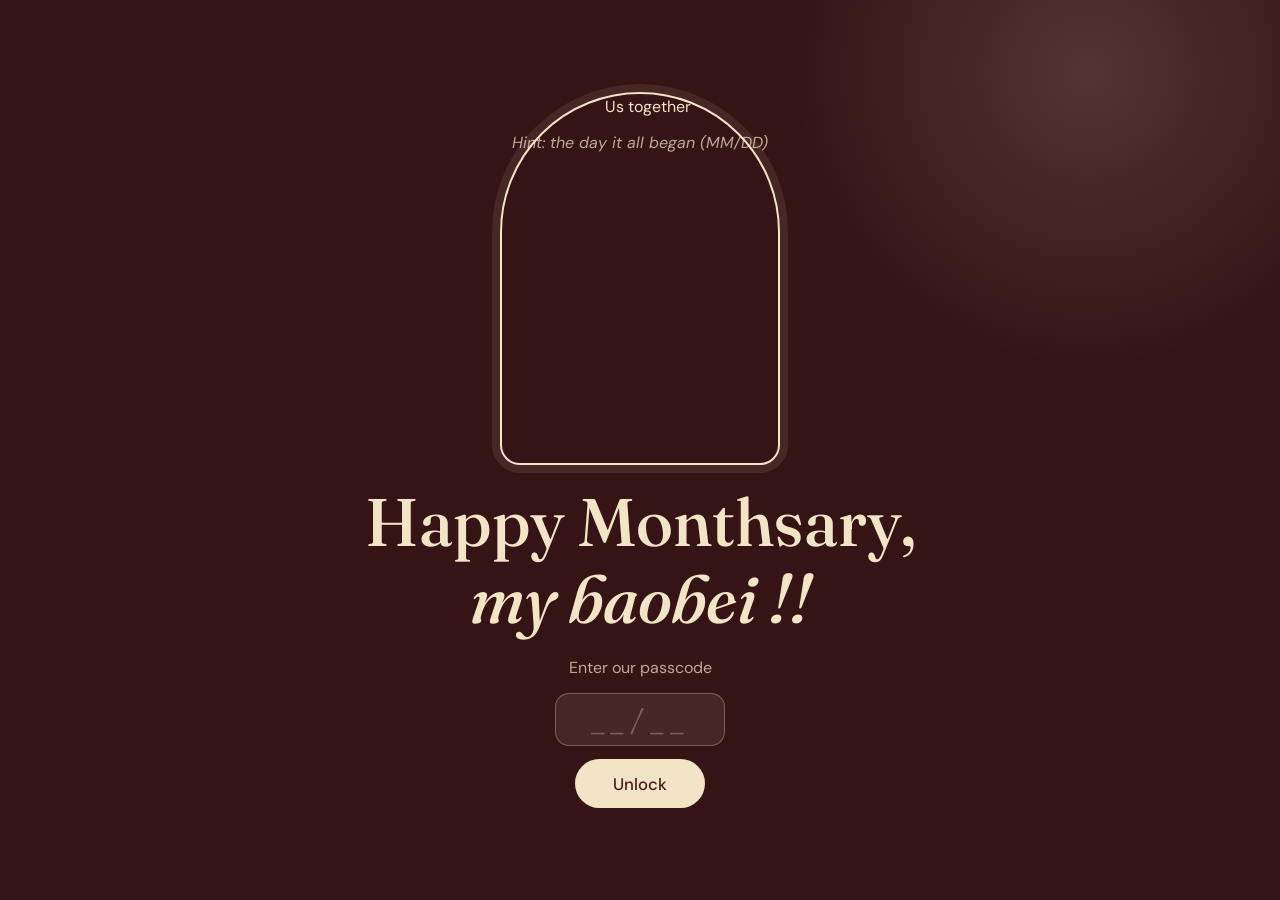
==== index.html @ 64e8ce2a "4th motmot" ====
<!DOCTYPE html>
<html lang="en">
<head>
<meta charset="UTF-8">
<meta name="viewport" content="width=device-width, initial-scale=1">
<title>Happy Monthsary, my baobei</title>
<link href="https://fonts.googleapis.com/css2?family=Fraunces:ital,opsz,wght@0,9..144,500;1,9..144,500&family=DM+Sans:wght@400;500&family=Caveat:wght@500&display=swap" rel="stylesheet">
<link rel="stylesheet" href="style.css">
</head>
<body data-page="cover" data-theme="night">

<section class="cover" id="cover">
  <img class="cover-photo" src="assets/us.jpg" alt="Us together">
  <h1>Happy Monthsary,<br><em>my baobei !!</em></h1>
  <p class="hint">Hint: the day it all began (MM/DD)</p>
  <form id="lock" autocomplete="off">
    <label for="code">Enter our passcode</label>
    <input id="code" inputmode="numeric" maxlength="5" placeholder="__/__" aria-label="Passcode">
    <button class="btn" type="submit">Unlock</button>
  </form>
  <div class="bloom" aria-hidden="true">🫶</div>
</section>

<div class="modal" id="wrong" hidden role="alertdialog" aria-labelledby="wrongT">
  <div class="box">
    <h3 id="wrongT">wrong password :((</h3>
    <p>try again, langga ko.</p>
    <button class="btn" id="wrongOk">Okay</button>
  </div>
</div>

<script>
const PASSCODE = '0609';   // 06/09 (change here if needed)
const code = document.getElementById('code'), wrong = document.getElementById('wrong');

// floating hearts in the background
for (let i = 0; i < 14; i++) {
  const s = document.createElement('span');
  s.className = 'heart-float'; s.textContent = '♥';
  s.style.left = Math.random() * 100 + '%';
  s.style.animationDuration = 9 + Math.random() * 10 + 's';
  s.style.animationDelay = -Math.random() * 12 + 's';
  s.style.fontSize = 0.8 + Math.random() * 1.4 + 'rem';
  document.getElementById('cover').append(s);
}

// auto-add the slash: 0609 -> 06/09
code.addEventListener('input', () => {
  const d = code.value.replace(/\D/g, '').slice(0, 4);
  code.value = d.length > 2 ? d.slice(0, 2) + '/' + d.slice(2) : d;
});

document.getElementById('lock').addEventListener('submit', e => {
  e.preventDefault();
  if (code.value.replace(/\D/g, '') === PASSCODE) {
    sessionStorage.setItem('unlocked', '1');
    localStorage.setItem('bgm_t', '0');
    // start the song right now (this click lets the browser allow sound)
    const a = new Audio('assets/song.mp3'); a.volume = .5; a.play().catch(() => {}); window._a = a;
    document.getElementById('cover').classList.add('opening');
    setTimeout(() => { localStorage.setItem('bgm_t', a.currentTime); location.href = 'together.html'; }, 1500);
  } else {
    wrong.hidden = false;
    code.classList.remove('shake'); void code.offsetWidth; code.classList.add('shake');
    code.value = '';
  }
});
document.getElementById('wrongOk').addEventListener('click', () => { wrong.hidden = true; code.focus(); });
</script>
<script src="shared.js"></script>
</body>
</html>
---- style.css ----
:root{
  --bg:#4b1b1e; --ink:#f2e5c5; --muted:rgba(242,229,197,.72); --soft:rgba(242,229,197,.09); --line:rgba(242,229,197,.3);
  --font-d:'Fraunces',serif; --font-b:'DM Sans',sans-serif; --font-h:'Caveat',cursive;
}
*{box-sizing:border-box;margin:0}
html{scroll-behavior:smooth}
body{background:var(--bg);color:var(--ink);font-family:var(--font-b);line-height:1.6;min-height:100vh;animation:pageIn .8s ease both;transition:opacity .6s}
body.leaving{opacity:0}
@keyframes pageIn{from{opacity:0}to{opacity:1}}
/* day / night lighting (follows Sydney time) */
body::before{content:"";position:fixed;inset:0;z-index:-1;pointer-events:none;transition:background 1.5s}
body[data-theme="night"]::before{background:radial-gradient(circle at 85% 8%,rgba(242,229,197,.16),transparent 22%),linear-gradient(rgba(0,0,0,.28),rgba(0,0,0,.28))}
body[data-theme="day"]::before{background:radial-gradient(circle at 85% 8%,rgba(255,196,110,.38),transparent 45%),linear-gradient(rgba(255,170,90,.06),transparent)}
h1,h2{font-family:var(--font-d);font-weight:500;line-height:1.15}
em{font-style:italic}
:focus-visible{outline:3px solid var(--ink);outline-offset:3px}
.btn{display:inline-block;background:var(--ink);color:var(--bg);border:0;padding:.85rem 2.4rem;font:500 1.05rem var(--font-b);border-radius:999px;cursor:pointer;text-decoration:none;transition:transform .2s}
.btn:hover{transform:translateY(-2px) scale(1.04)}

/* navbar */
.nav{position:sticky;top:0;z-index:10;display:flex;align-items:center;justify-content:space-between;gap:1rem;padding:.8rem 1.4rem;background:rgba(75,27,30,.88);backdrop-filter:blur(8px);border-bottom:1px solid var(--line)}
.nav .brand{font:italic 500 1.2rem var(--font-d)}
.nav .links{display:flex;gap:1.4rem;overflow-x:auto}
.nav a{color:var(--muted);text-decoration:none;white-space:nowrap;padding:.2rem 0;border-bottom:2px solid transparent}
.nav a:hover,.nav a.active{color:var(--ink);border-color:var(--ink)}
.mute{width:40px;height:40px;border-radius:50%;border:1px solid var(--line);background:transparent;color:var(--ink);font-size:1.05rem;cursor:pointer;flex:none}

main{max-width:980px;margin:0 auto;padding:3rem 1.2rem 4rem}
.page-title{font-size:clamp(2rem,6vw,3.2rem);text-align:center;margin-bottom:.4rem}
.page-sub{text-align:center;color:var(--muted);margin-bottom:2.4rem}
.divider{display:flex;align-items:center;gap:1rem;margin:3.2rem 0;color:var(--ink)}
.divider::before,.divider::after{content:"";flex:1;height:1px;background:var(--line)}
.next-wrap{text-align:center;margin-top:3.5rem}

/* cover */
.cover{min-height:100vh;min-height:100svh;display:flex;flex-direction:column;align-items:center;justify-content:center;gap:1.1rem;text-align:center;padding:2rem;overflow:hidden;position:relative}
.cover-photo{width:min(280px,66vw);aspect-ratio:3/4;object-fit:cover;border-radius:140px 140px 20px 20px;border:2px solid var(--ink);outline:8px solid var(--soft);animation:rise 1.2s .2s both}
.cover h1{font-size:clamp(2.2rem,8vw,4.2rem);animation:rise 1.2s .5s both}
.cover .hint{color:var(--muted);animation:rise 1.2s .8s both}
#lock{display:flex;flex-direction:column;align-items:center;gap:.8rem;animation:rise 1.2s 1s both}
#lock label{color:var(--muted)}
#code{width:170px;text-align:center;font:500 1.8rem var(--font-d);letter-spacing:.2em;padding:.5rem;background:var(--soft);color:var(--ink);border:1px solid var(--line);border-radius:14px}
#code::placeholder{color:var(--line)}
#code.shake{animation:shake .5s}
@keyframes rise{from{opacity:0;transform:translateY(24px)}to{opacity:1;transform:none}}
@keyframes shake{20%,60%{transform:translateX(-10px)}40%,80%{transform:translateX(10px)}}
.heart-float{position:absolute;bottom:-40px;font-size:1.4rem;opacity:.35;animation:floatUp linear infinite;pointer-events:none}
@keyframes floatUp{to{transform:translateY(-110vh) rotate(25deg)}}
.cover.opening>*:not(.bloom){animation:away .9s forwards}
@keyframes away{to{opacity:0;transform:translateY(-30px) scale(.96)}}
.bloom{position:absolute;inset:0;display:none;align-items:center;justify-content:center;font-size:6rem}
.cover.opening .bloom{display:flex;animation:bloom 1.4s both}
@keyframes bloom{0%{transform:scale(.2);opacity:0}50%{transform:scale(1.1);opacity:1}100%{transform:scale(1.6);opacity:.9}}

/* wrong password popup */
.modal{position:fixed;inset:0;z-index:50;display:flex;align-items:center;justify-content:center;background:rgba(20,5,6,.7)}
.modal[hidden]{display:none}
.modal .box{background:var(--ink);color:var(--bg);padding:2rem 2.4rem;border-radius:20px;text-align:center;animation:pop .35s cubic-bezier(.2,1.6,.4,1)}
.modal h3{font:500 1.6rem var(--font-d);margin-bottom:.3rem}
.modal .btn{background:var(--bg);color:var(--ink);margin-top:1rem;padding:.6rem 1.8rem}
@keyframes pop{from{transform:scale(.5);opacity:0}to{transform:none;opacity:1}}

/* together page */
.clocks{display:grid;grid-template-columns:1fr 1.3fr 1fr;gap:1rem;align-items:center}
.clock{border:1px solid var(--line);background:var(--soft);border-radius:20px;padding:1.4rem;text-align:center;display:flex;flex-direction:column;gap:.2rem}
.place,.date{color:var(--muted);font-size:.9rem}
.time{font:500 clamp(1.5rem,4vw,2.3rem) var(--font-d);font-variant-numeric:tabular-nums}
.together{text-align:center}
.count{display:flex;justify-content:center;gap:1.1rem;margin:.4rem 0}
.count b{display:block;font:italic 500 clamp(2.2rem,6vw,3.8rem) var(--font-d);line-height:1}
.count small{color:var(--muted)}
.theme-note{text-align:center;color:var(--muted);margin-top:1rem}
.distance{text-align:center;font-size:1.1rem;margin-bottom:1rem}
.distance b{font:italic 500 2.2rem var(--font-d)}
#map{height:420px;border-radius:20px;overflow:hidden;border:1px solid var(--line)}
.leaflet-tile{filter:sepia(.7) hue-rotate(-25deg) saturate(.7) brightness(.85)}
.leaflet-container{background:#3a1417}
.tip{background:var(--ink);color:var(--bg);border:0;font-weight:500}
.tip::before{display:none}
.plane{font-size:28px;line-height:1}
.leaflet-div-icon{background:none;border:0}

/* voice notes */
.notes{display:grid;gap:1rem;max-width:620px;margin:0 auto}
.note{border:1px solid var(--line);background:var(--soft);border-radius:18px;padding:1.1rem 1.3rem}
.note h3{font:italic 500 1.25rem var(--font-d);margin-bottom:.1rem}
.note p{color:var(--muted);font-size:.92rem;margin-bottom:.7rem}
audio{width:100%}

/* letter + video */
.envelope{position:relative;max-width:640px;margin:0 auto;background:var(--ink);color:var(--bg);border-radius:14px;padding:1.4rem;cursor:pointer;min-height:200px;overflow:hidden}
.flap{position:absolute;inset:0 0 auto 0;height:110px;background:#dcc89a;clip-path:polygon(0 0,100% 0,50% 100%);transition:transform .7s,opacity .7s;transform-origin:top}
.hint{position:absolute;left:0;right:0;top:130px;text-align:center;font-style:italic}
.letter{max-height:0;opacity:0;overflow:hidden;font:500 1.65rem/1.45 var(--font-h);transition:max-height 1.2s,opacity .8s .4s}
.letter p{margin-bottom:.8rem}
.envelope.open .flap{transform:rotateX(180deg);opacity:0}
.envelope.open .hint{display:none}
.envelope.open .letter{max-height:1200px;opacity:1}
video{display:block;width:100%;max-width:760px;margin:0 auto;border-radius:20px;border:1px solid var(--line);background:#000}
footer{text-align:center;color:var(--muted);margin-top:3rem}

/* scrapbook */
.wall{display:grid;grid-template-columns:repeat(auto-fill,minmax(220px,1fr));gap:2rem 1.6rem;padding:1rem 0}
.polaroid{position:relative;background:var(--ink);color:var(--bg);padding:10px 10px 14px;border-radius:3px;box-shadow:0 10px 24px rgba(0,0,0,.35);transform:rotate(var(--r,-2deg));transition:transform .3s;cursor:pointer}
.polaroid:nth-child(3n+1){--r:-3deg}.polaroid:nth-child(3n+2){--r:2deg}.polaroid:nth-child(3n){--r:-1deg}
.polaroid:hover,.polaroid:focus-visible{transform:rotate(0) scale(1.04);z-index:2}
.polaroid::before{content:"";position:absolute;top:-12px;left:50%;width:70px;height:22px;transform:translateX(-50%) rotate(-3deg);background:rgba(220,200,154,.75)}
.polaroid .ph{aspect-ratio:1;background:#dcc89a;display:flex;align-items:center;justify-content:center;text-align:center;font-size:.85rem;color:#8a6a5a;overflow:hidden}
.polaroid img{width:100%;height:100%;object-fit:cover;display:block}
.polaroid figcaption{font:500 1.35rem/1.2 var(--font-h);text-align:center;margin-top:.6rem}
.polaroid small{display:block;font:500 .72rem var(--font-b);color:#8a6a5a}
.wall-title{text-align:center;font:italic 500 1.5rem var(--font-d);margin:2.2rem 0 .6rem}
.lightbox{position:fixed;inset:0;z-index:60;background:rgba(20,5,6,.88);display:flex;align-items:center;justify-content:center;padding:1rem;animation:pageIn .3s}
.lightbox[hidden]{display:none}
.lightbox figure{background:var(--ink);color:var(--bg);padding:14px 14px 18px;border-radius:4px;max-width:min(92vw,560px)}
.lightbox img{display:block;max-width:100%;max-height:68vh;margin:auto}
.lightbox figcaption{font:500 1.6rem var(--font-h);text-align:center;margin-top:.6rem}

@media(max-width:720px){
  .wall{grid-template-columns:repeat(2,1fr);gap:1.6rem 1rem}
  .polaroid figcaption{font-size:1.1rem}
  .nav{padding:.6rem .8rem;gap:.6rem}.nav .links{gap:.9rem;font-size:.92rem}
  main{padding:2rem 1rem 3rem}
  .letter{font-size:1.4rem}

  .clocks{grid-template-columns:1fr}.together{order:-1}
  #map{height:340px}.nav .brand{display:none}
}
@media(prefers-reduced-motion:reduce){*{animation:none!important;transition:none!important}}
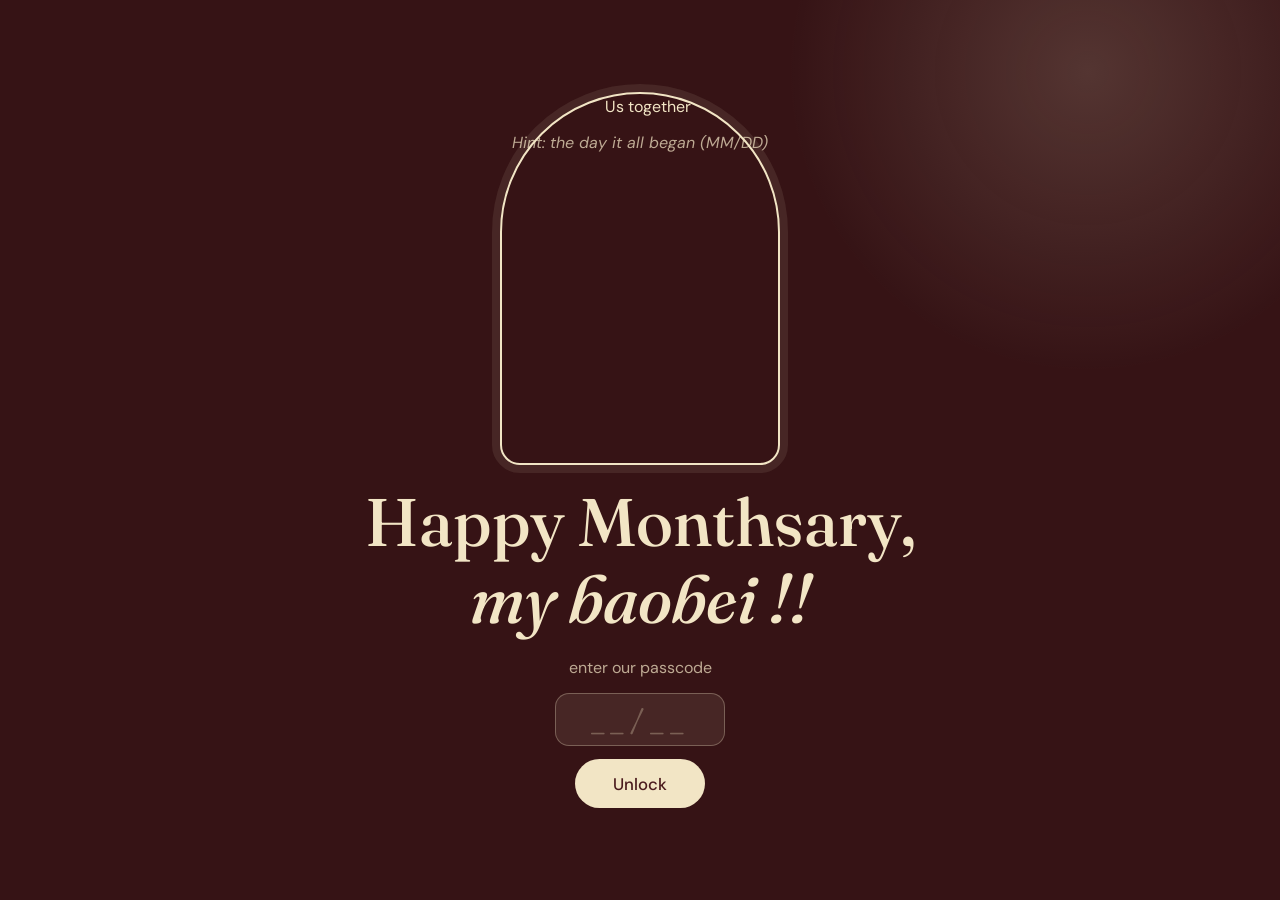
==== commit 49583827: "update" ====
--- a/index.html
+++ b/index.html
@@ -3,7 +3,7 @@
 <head>
 <meta charset="UTF-8">
 <meta name="viewport" content="width=device-width, initial-scale=1">
-<title>Happy Monthsary, my baobei</title>
+<title>happy monthsary, my baobei</title>
 <link href="https://fonts.googleapis.com/css2?family=Fraunces:ital,opsz,wght@0,9..144,500;1,9..144,500&family=DM+Sans:wght@400;500&family=Caveat:wght@500&display=swap" rel="stylesheet">
 <link rel="stylesheet" href="style.css">
 </head>
@@ -14,7 +14,7 @@
   <h1>Happy Monthsary,<br><em>my baobei !!</em></h1>
   <p class="hint">Hint: the day it all began (MM/DD)</p>
   <form id="lock" autocomplete="off">
-    <label for="code">Enter our passcode</label>
+    <label for="code">enter our passcode</label>
     <input id="code" inputmode="numeric" maxlength="5" placeholder="__/__" aria-label="Passcode">
     <button class="btn" type="submit">Unlock</button>
   </form>
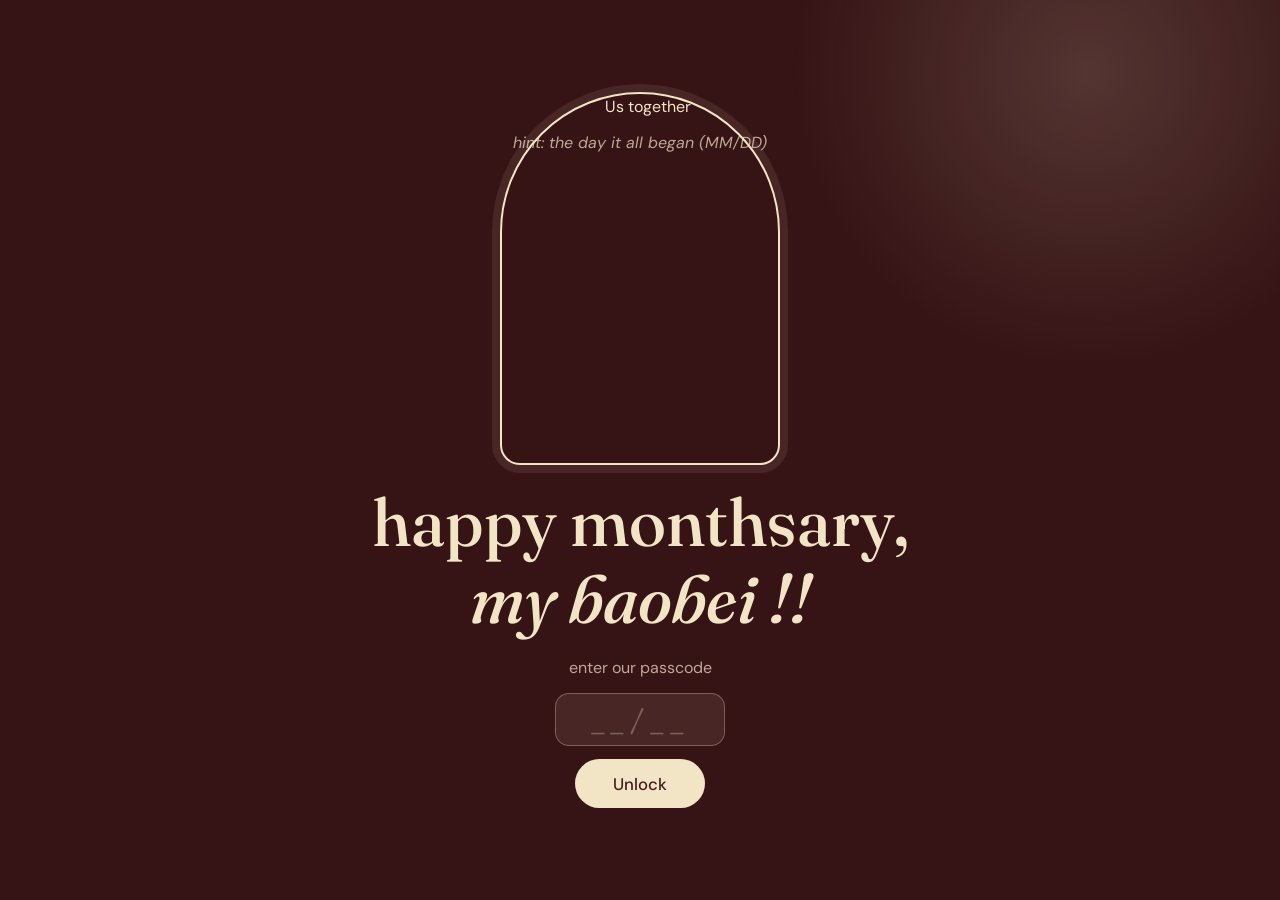
==== commit 3ea6e8b5: "update" ====
--- a/index.html
+++ b/index.html
@@ -11,8 +11,8 @@
 
 <section class="cover" id="cover">
   <img class="cover-photo" src="assets/us.jpg" alt="Us together">
-  <h1>Happy Monthsary,<br><em>my baobei !!</em></h1>
-  <p class="hint">Hint: the day it all began (MM/DD)</p>
+  <h1>happy monthsary,<br><em>my baobei !!</em></h1>
+  <p class="hint">hint: the day it all began (MM/DD)</p>
   <form id="lock" autocomplete="off">
     <label for="code">enter our passcode</label>
     <input id="code" inputmode="numeric" maxlength="5" placeholder="__/__" aria-label="Passcode">
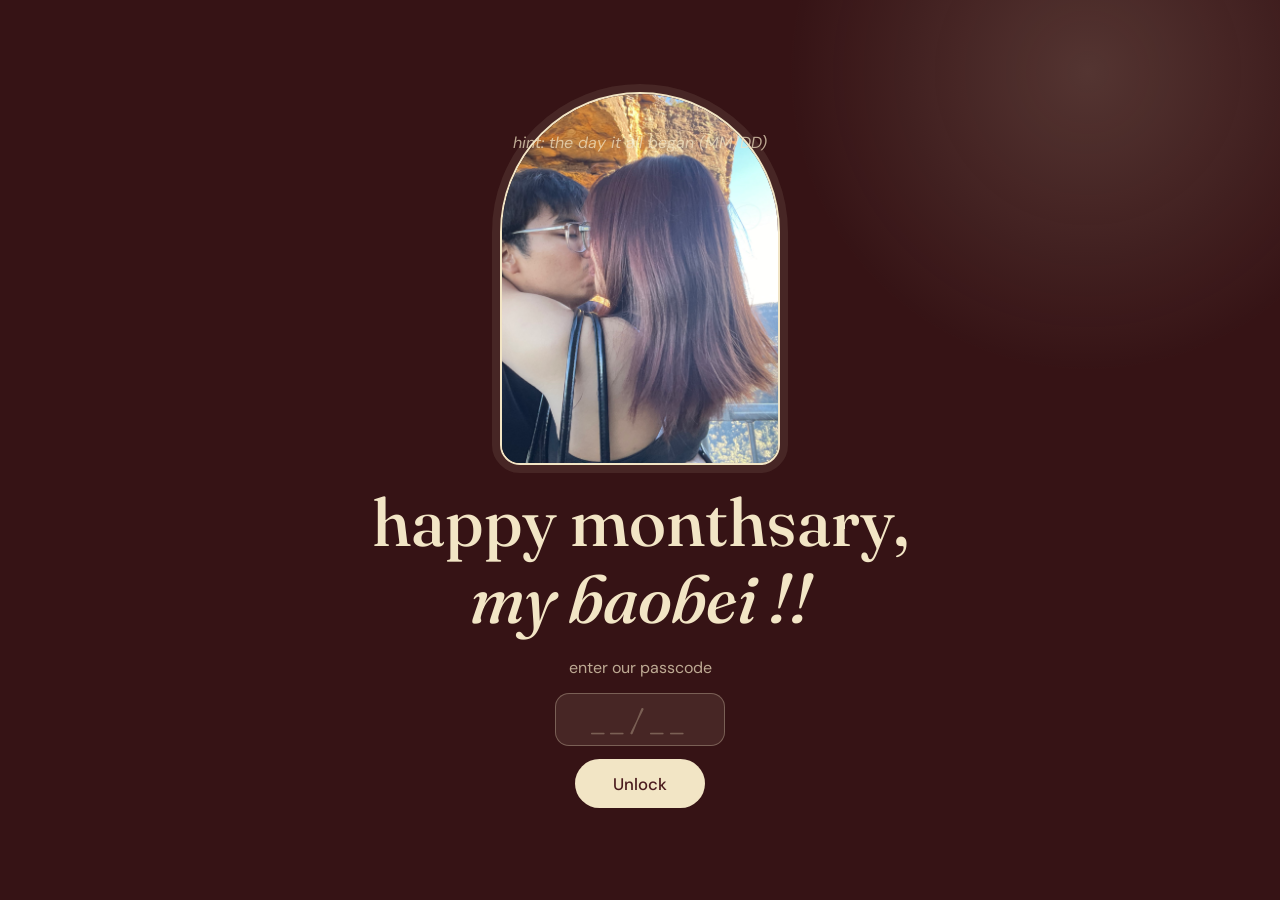
==== commit 8d8963fc: "update" ====
--- a/index.html
+++ b/index.html
@@ -10,7 +10,7 @@
 <body data-page="cover" data-theme="night">
 
 <section class="cover" id="cover">
-  <img class="cover-photo" src="assets/us.jpg" alt="Us together">
+  <img class="cover-photo" src="assets/us.jpg">
   <h1>happy monthsary,<br><em>my baobei !!</em></h1>
   <p class="hint">hint: the day it all began (MM/DD)</p>
   <form id="lock" autocomplete="off">
--- a/style.css
+++ b/style.css
@@ -116,6 +116,18 @@
 .lightbox img{display:block;max-width:100%;max-height:68vh;margin:auto}
 .lightbox figcaption{font:500 1.6rem var(--font-h);text-align:center;margin-top:.6rem}
 
+/* song / cover page */
+.vinyl{width:min(280px,72vw);aspect-ratio:1;margin:0 auto 1.6rem;border-radius:50%;position:relative;background:repeating-radial-gradient(circle,#1b0a0b 0 2px,#2a1214 2px 4px);box-shadow:0 18px 40px rgba(0,0,0,.45);animation:spin 7s linear infinite;animation-play-state:paused}
+.vinyl.playing{animation-play-state:running}
+.vinyl::after{content:"";position:absolute;inset:0;border-radius:50%;background:conic-gradient(from 30deg,transparent 0 20%,rgba(242,229,197,.1) 25%,transparent 30% 70%,rgba(242,229,197,.1) 75%,transparent 80%)}
+.vinyl .label{position:absolute;inset:32%;border-radius:50%;background:var(--ink) center/cover;border:3px solid var(--bg);z-index:1}
+.vinyl .label::after{content:"";position:absolute;left:50%;top:50%;width:12%;height:12%;transform:translate(-50%,-50%);border-radius:50%;background:var(--bg)}
+@keyframes spin{to{transform:rotate(360deg)}}
+.song-card{max-width:560px;margin:0 auto;text-align:center}
+.song-card h2{font:italic 500 1.7rem var(--font-d)}
+.song-card .by{color:var(--muted);margin-bottom:1rem}
+.song-card .dedication{font:500 1.5rem/1.4 var(--font-h);margin:1.2rem 0}
+
 @media(max-width:720px){
   .wall{grid-template-columns:repeat(2,1fr);gap:1.6rem 1rem}
   .polaroid figcaption{font-size:1.1rem}
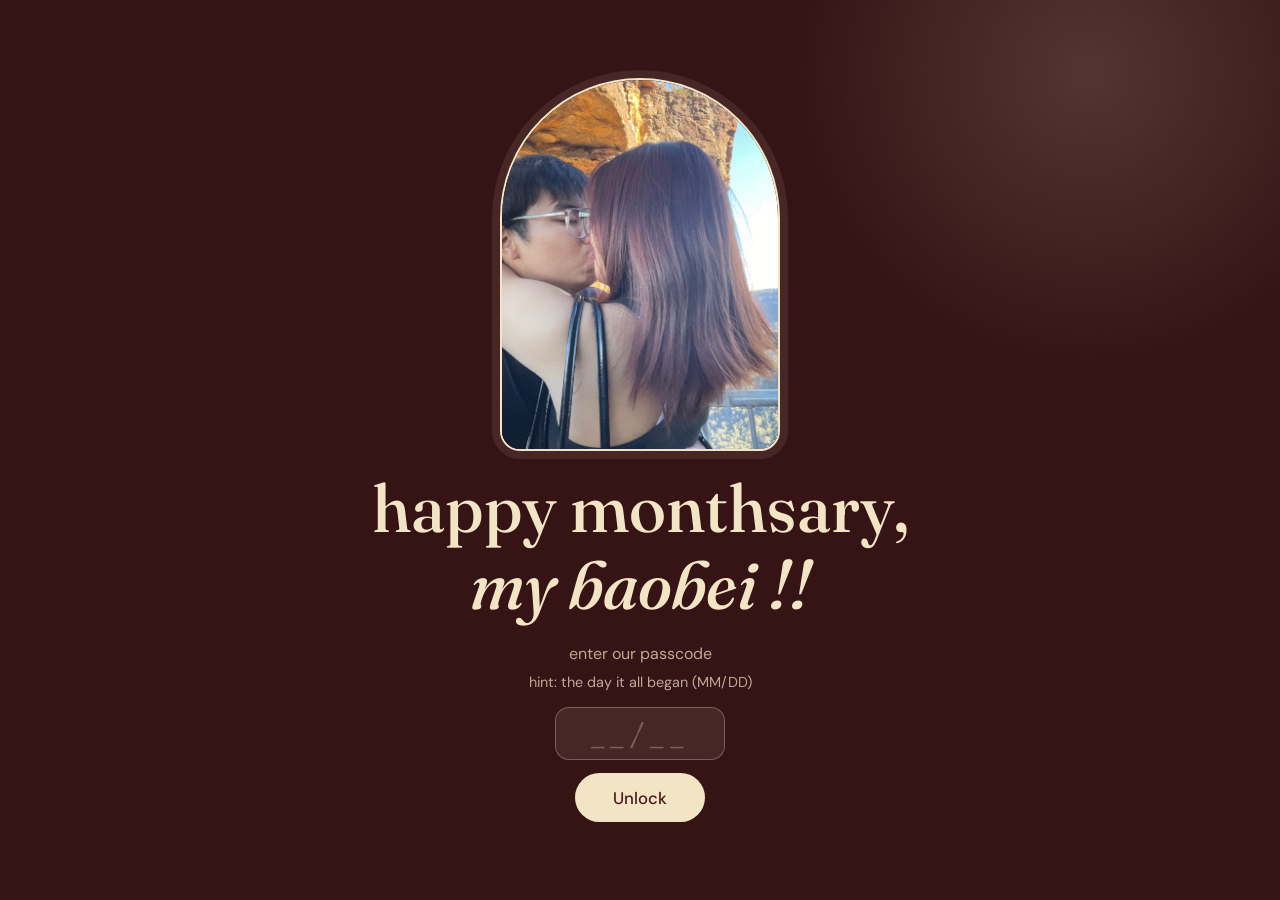
==== commit 29d78bec: "update" ====
--- a/index.html
+++ b/index.html
@@ -10,11 +10,11 @@
 <body data-page="cover" data-theme="night">
 
 <section class="cover" id="cover">
-  <img class="cover-photo" src="assets/us.jpg">
+  <img class="cover-photo" src="assets/us.jpg" alt="Us together">
   <h1>happy monthsary,<br><em>my baobei !!</em></h1>
-  <p class="hint">hint: the day it all began (MM/DD)</p>
   <form id="lock" autocomplete="off">
     <label for="code">enter our passcode</label>
+    <p class="hint">hint: the day it all began (MM/DD)</p>
     <input id="code" inputmode="numeric" maxlength="5" placeholder="__/__" aria-label="Passcode">
     <button class="btn" type="submit">Unlock</button>
   </form>
--- a/style.css
+++ b/style.css
@@ -36,7 +36,7 @@
 .cover{min-height:100vh;min-height:100svh;display:flex;flex-direction:column;align-items:center;justify-content:center;gap:1.1rem;text-align:center;padding:2rem;overflow:hidden;position:relative}
 .cover-photo{width:min(280px,66vw);aspect-ratio:3/4;object-fit:cover;border-radius:140px 140px 20px 20px;border:2px solid var(--ink);outline:8px solid var(--soft);animation:rise 1.2s .2s both}
 .cover h1{font-size:clamp(2.2rem,8vw,4.2rem);animation:rise 1.2s .5s both}
-.cover .hint{color:var(--muted);animation:rise 1.2s .8s both}
+#lock .hint{color:var(--muted);font-size:.9rem;margin-top:-.5rem}
 #lock{display:flex;flex-direction:column;align-items:center;gap:.8rem;animation:rise 1.2s 1s both}
 #lock label{color:var(--muted)}
 #code{width:170px;text-align:center;font:500 1.8rem var(--font-d);letter-spacing:.2em;padding:.5rem;background:var(--soft);color:var(--ink);border:1px solid var(--line);border-radius:14px}
@@ -90,7 +90,7 @@
 /* letter + video */
 .envelope{position:relative;max-width:640px;margin:0 auto;background:var(--ink);color:var(--bg);border-radius:14px;padding:1.4rem;cursor:pointer;min-height:200px;overflow:hidden}
 .flap{position:absolute;inset:0 0 auto 0;height:110px;background:#dcc89a;clip-path:polygon(0 0,100% 0,50% 100%);transition:transform .7s,opacity .7s;transform-origin:top}
-.hint{position:absolute;left:0;right:0;top:130px;text-align:center;font-style:italic}
+.envelope .hint{position:absolute;left:0;right:0;top:130px;text-align:center;font-style:italic}
 .letter{max-height:0;opacity:0;overflow:hidden;font:500 1.65rem/1.45 var(--font-h);transition:max-height 1.2s,opacity .8s .4s}
 .letter p{margin-bottom:.8rem}
 .envelope.open .flap{transform:rotateX(180deg);opacity:0}
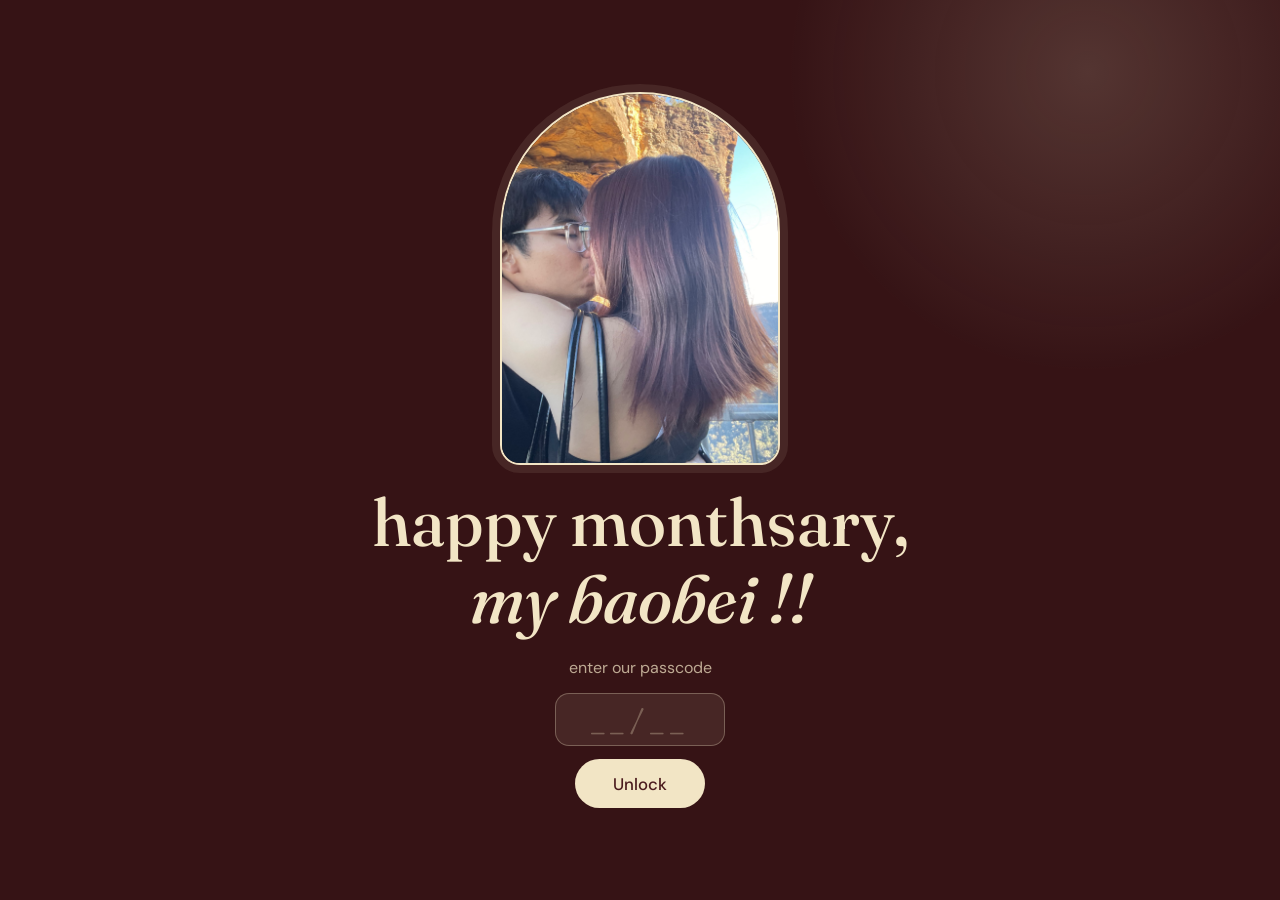
==== commit e9feec35: "update" ====
--- a/index.html
+++ b/index.html
@@ -14,7 +14,6 @@
   <h1>happy monthsary,<br><em>my baobei !!</em></h1>
   <form id="lock" autocomplete="off">
     <label for="code">enter our passcode</label>
-    <p class="hint">hint: the day it all began (MM/DD)</p>
     <input id="code" inputmode="numeric" maxlength="5" placeholder="__/__" aria-label="Passcode">
     <button class="btn" type="submit">Unlock</button>
   </form>
